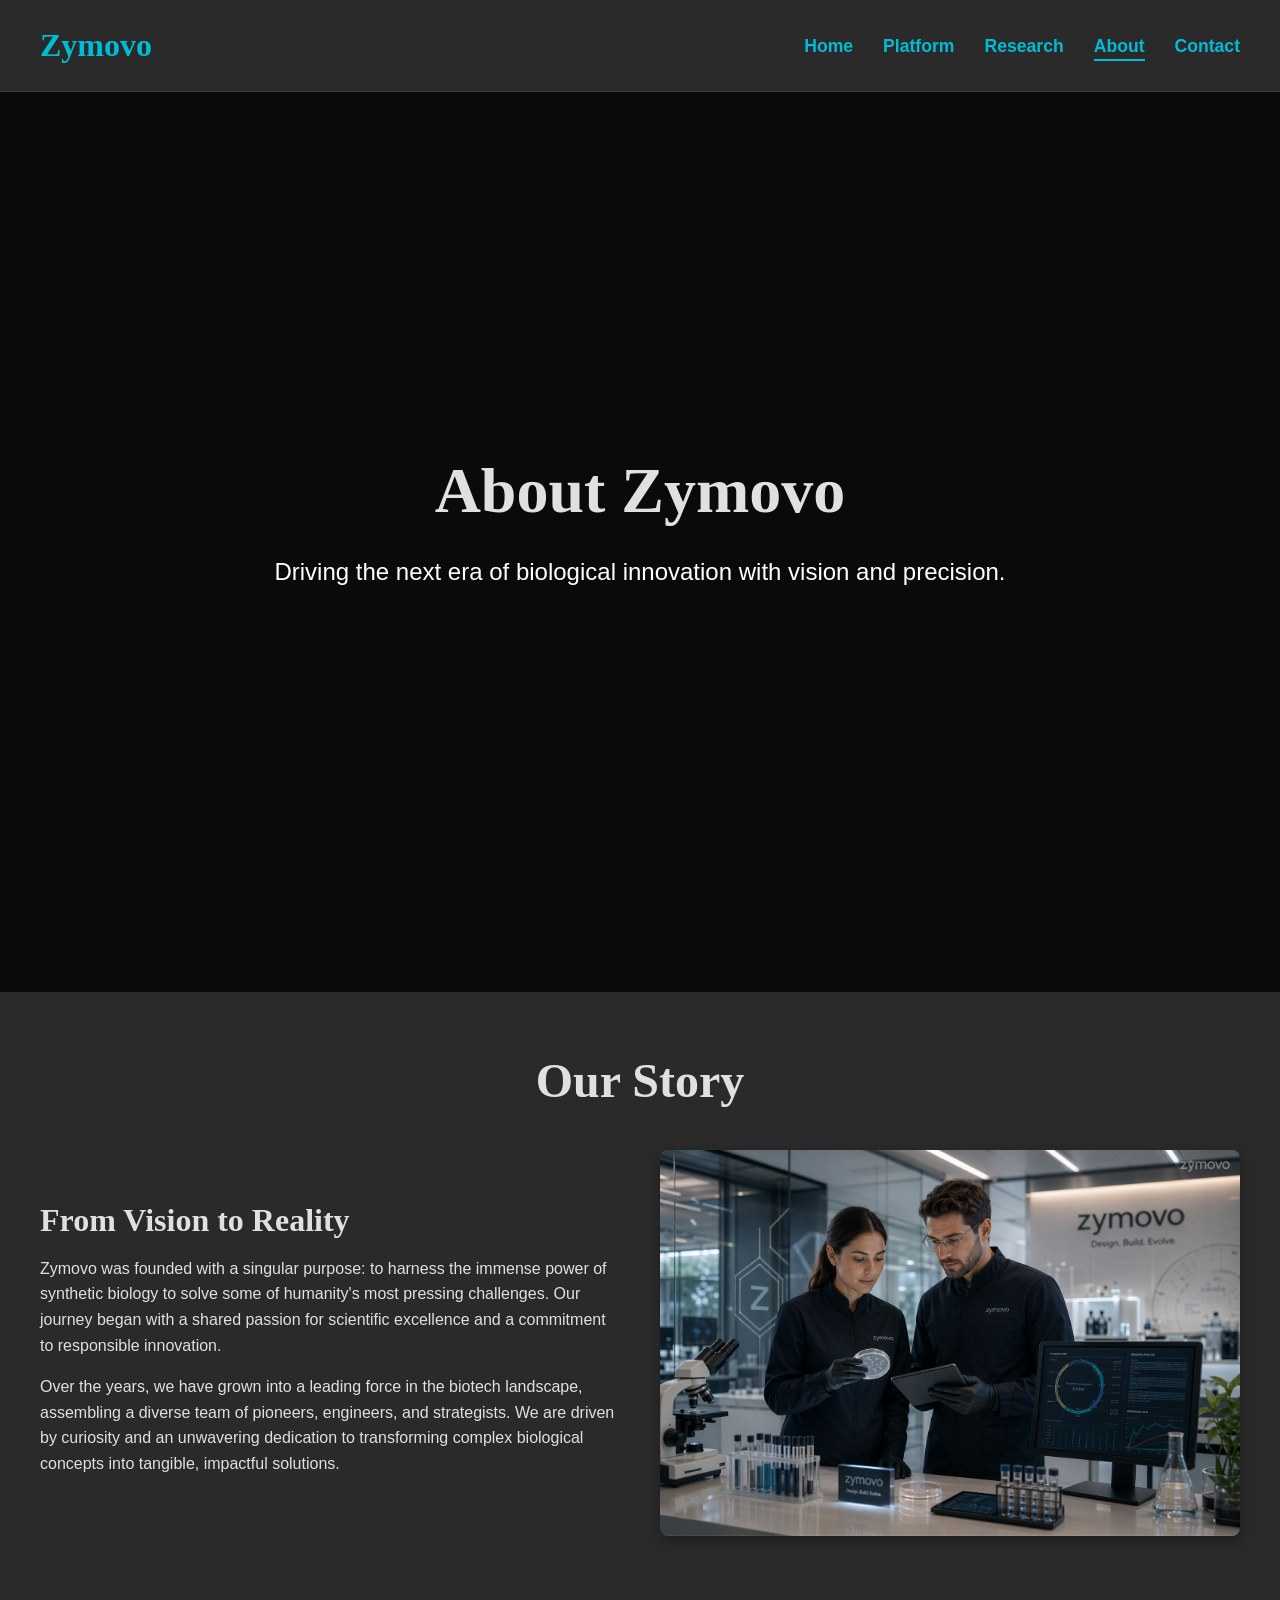
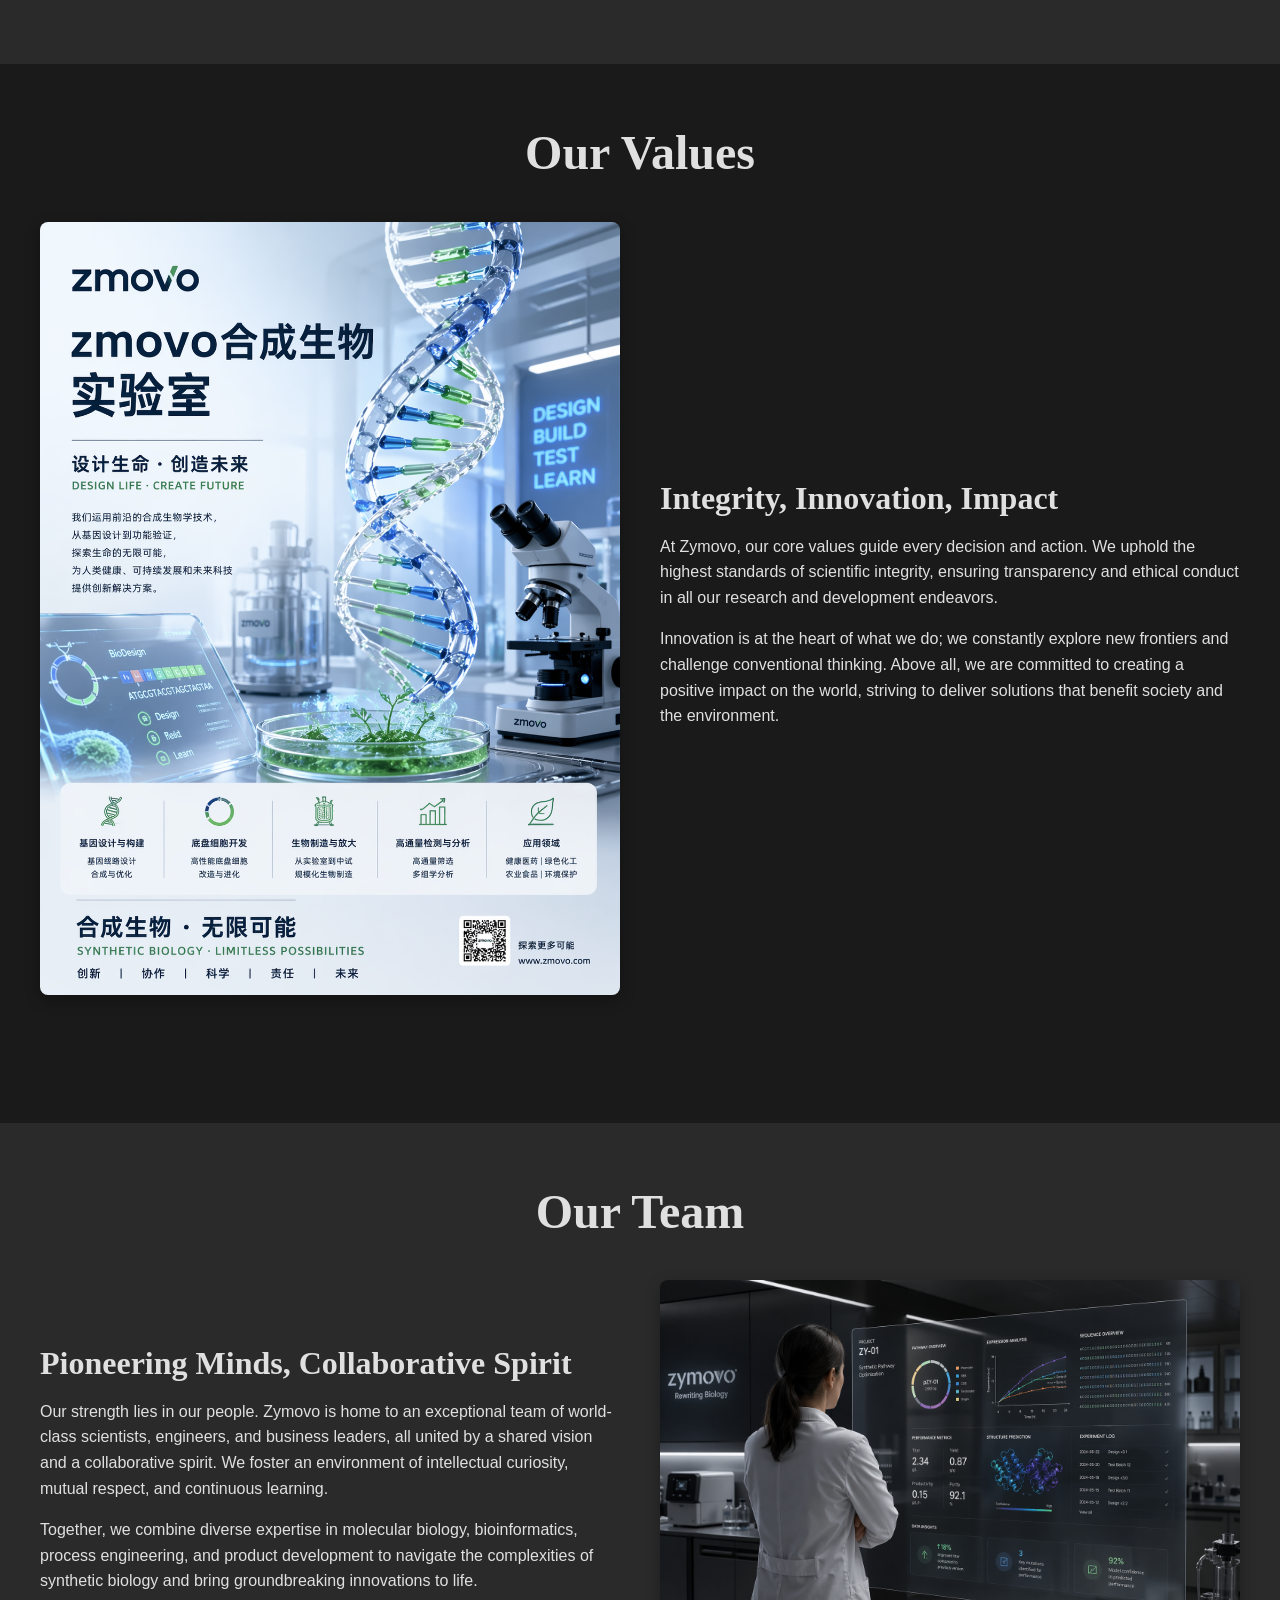
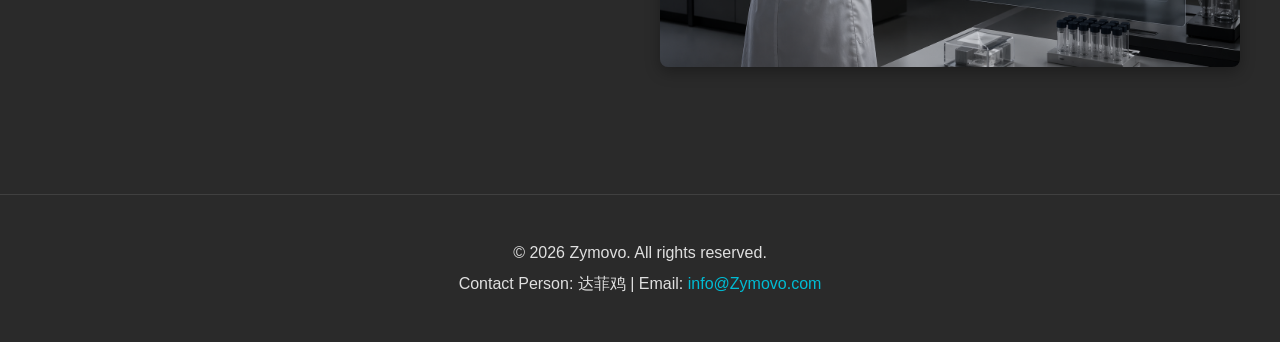
==== about.html @ aa7be59e "feat: Implement Zymovo static website" ====
<!DOCTYPE html>
<html lang="en">
<head>
    <meta charset="UTF-8">
    <meta name="viewport" content="width=device-width, initial-scale=1.0">
    <title>Zymovo - About Us</title>
    <link rel="stylesheet" href="css/style.css">
</head>
<body>
    <header>
        <div class="container">
            <div class="logo"><a href="index.html">Zymovo</a></div>
            <nav class="main-nav">
                <ul>
                    <li><a href="index.html">Home</a></li>
                    <li><a href="platform.html">Platform</a></li>
                    <li><a href="research.html">Research</a></li>
                    <li><a href="about.html">About</a></li>
                    <li><a href="contact.html">Contact</a></li>
                </ul>
            </nav>
        </div>
    </header>

    <main>
        <section class="hero" style="background-image: url('zymovoimages/ChatGPT Image 2026#U5e744#U670822#U65e5 12_53_46.png');">
            <div class="hero-content">
                <h1>About Zymovo</h1>
                <p>Driving the next era of biological innovation with vision and precision.</p>
            </div>
        </section>

        <section class="content-section">
            <div class="container">
                <h2>Our Story</h2>
                <div class="content-block">
                    <div class="text-content">
                        <h3>From Vision to Reality</h3>
                        <p>Zymovo was founded with a singular purpose: to harness the immense power of synthetic biology to solve some of humanity's most pressing challenges. Our journey began with a shared passion for scientific excellence and a commitment to responsible innovation.</p>
                        <p>Over the years, we have grown into a leading force in the biotech landscape, assembling a diverse team of pioneers, engineers, and strategists. We are driven by curiosity and an unwavering dedication to transforming complex biological concepts into tangible, impactful solutions.</p>
                    </div>
                    <div class="image-content">
                        <img src="zymovoimages/9a6175ca-7696-4009-a4df-cc7c748a7b59.png" alt="Our Story">
                    </div>
                </div>
            </div>
        </section>

        <section class="content-section">
            <div class="container">
                <h2>Our Values</h2>
                <div class="content-block reverse">
                    <div class="text-content">
                        <h3>Integrity, Innovation, Impact</h3>
                        <p>At Zymovo, our core values guide every decision and action. We uphold the highest standards of scientific integrity, ensuring transparency and ethical conduct in all our research and development endeavors.</p>
                        <p>Innovation is at the heart of what we do; we constantly explore new frontiers and challenge conventional thinking. Above all, we are committed to creating a positive impact on the world, striving to deliver solutions that benefit society and the environment.</p>
                    </div>
                    <div class="image-content">
                        <img src="zymovoimages/e6ff7d14-cb84-479a-93a3-f0757d2dba75.png" alt="Our Values">
                    </div>
                </div>
            </div>
        </section>

        <section class="content-section">
            <div class="container">
                <h2>Our Team</h2>
                <div class="content-block">
                    <div class="text-content">
                        <h3>Pioneering Minds, Collaborative Spirit</h3>
                        <p>Our strength lies in our people. Zymovo is home to an exceptional team of world-class scientists, engineers, and business leaders, all united by a shared vision and a collaborative spirit. We foster an environment of intellectual curiosity, mutual respect, and continuous learning.</p>
                        <p>Together, we combine diverse expertise in molecular biology, bioinformatics, process engineering, and product development to navigate the complexities of synthetic biology and bring groundbreaking innovations to life.</p>
                    </div>
                    <div class="image-content">
                        <img src="zymovoimages/58a5c5d0-64ac-4480-9f76-6fde7b0cd657.png" alt="Our Team">
                    </div>
                </div>
            </div>
        </section>
    </main>

    <footer>
        <div class="container">
            <p>&copy; 2026 Zymovo. All rights reserved.</p>
            <p>Contact Person: 达菲鸡 | Email: <a href="mailto:info@Zymovo.com">info@Zymovo.com</a></p>
        </div>
    </footer>

    <script src="js/script.js"></script>
</body>
</html>
---- css/style.css ----
:root {
    --primary-bg: #1a1a1a;
    --secondary-bg: #2a2a2a;
    --text-color: #e0e0e0;
    --accent-color: #00bcd4; /* Cyan/Teal for biotech feel */
    --link-color: #00bcd4;
    --hover-color: #00e5ff;
    --font-family-serif: 'Times New Roman', serif;
    --font-family-sans-serif: 'Helvetica Neue', Helvetica, Arial, sans-serif;
}

/* Base Styles */
body {
    margin: 0;
    font-family: var(--font-family-sans-serif);
    color: var(--text-color);
    background-color: var(--primary-bg);
    line-height: 1.6;
    overflow-x: hidden; /* Prevent horizontal scroll due to animations */
}

h1, h2, h3, h4, h5, h6 {
    font-family: var(--font-family-serif);
    color: var(--text-color);
    margin-top: 0;
    margin-bottom: 0.5em;
    line-height: 1.2;
}

h1 { font-size: 3em; }
h2 { font-size: 2.5em; }
h3 { font-size: 2em; }

p {
    margin-bottom: 1em;
}

a {
    color: var(--link-color);
    text-decoration: none;
    transition: color 0.3s ease;
}

a:hover {
    color: var(--hover-color);
}

/* Utility Classes */
.container {
    max-width: 1200px;
    margin: 0 auto;
    padding: 0 20px;
}

.section-padding {
    padding: 80px 0;
}

.text-center {
    text-align: center;
}

/* Header */
header {
    background-color: var(--secondary-bg);
    padding: 20px 0;
    border-bottom: 1px solid rgba(255, 255, 255, 0.1);
    position: sticky;
    top: 0;
    z-index: 1000;
}

header .container {
    display: flex;
    justify-content: space-between;
    align-items: center;
}

.logo {
    font-family: var(--font-family-serif);
    font-size: 2em;
    font-weight: bold;
    color: var(--text-color);
}

.main-nav ul {
    list-style: none;
    margin: 0;
    padding: 0;
    display: flex;
}

.main-nav li {
    margin-left: 30px;
}

.main-nav a {
    font-weight: bold;
    font-size: 1.1em;
    padding: 5px 0;
    position: relative;
}

.main-nav a::after {
    content: '';
    position: absolute;
    bottom: 0;
    left: 0;
    width: 0;
    height: 2px;
    background-color: var(--accent-color);
    transition: width 0.3s ease;
}

.main-nav a:hover::after,
.main-nav a.active::after {
    width: 100%;
}

/* Hero Section */
.hero {
    height: 100vh;
    display: flex;
    justify-content: center;
    align-items: center;
    text-align: center;
    background-size: cover;
    background-position: center;
    position: relative;
    color: white;
}

.hero::before {
    content: '';
    position: absolute;
    top: 0;
    left: 0;
    width: 100%;
    height: 100%;
    background: rgba(0, 0, 0, 0.6); /* Dark overlay */
}

.hero-content {
    position: relative;
    z-index: 1;
    max-width: 800px;
}

.hero h1 {
    font-size: 4em;
    margin-bottom: 20px;
}

.hero p {
    font-size: 1.5em;
    margin-bottom: 40px;
}

.btn {
    display: inline-block;
    background-color: var(--accent-color);
    color: var(--primary-bg);
    padding: 15px 30px;
    border-radius: 5px;
    font-weight: bold;
    transition: background-color 0.3s ease;
}

.btn:hover {
    background-color: var(--hover-color);
}

/* Footer */
footer {
    background-color: var(--secondary-bg);
    color: var(--text-color);
    padding: 40px 0;
    text-align: center;
    border-top: 1px solid rgba(255, 255, 255, 0.1);
}

footer p {
    margin: 5px 0;
}

footer a {
    color: var(--link-color);
}

/* Image Showcase / Grid (Placeholder for later specific use) */
.image-grid {
    display: grid;
    grid-template-columns: repeat(auto-fit, minmax(300px, 1fr));
    gap: 20px;
    padding: 40px 0;
}

.image-grid img {
    width: 100%;
    height: 250px;
    object-fit: cover;
    border-radius: 8px;
    box-shadow: 0 5px 15px rgba(0, 0, 0, 0.3);
}

/* Generic Section Styles */
.content-section {
    padding: 60px 0;
    background-color: var(--primary-bg);
}

.content-section:nth-of-type(even) {
    background-color: var(--secondary-bg);
}

.content-section h2 {
    text-align: center;
    margin-bottom: 40px;
    font-size: 3em;
}

.content-block {
    display: flex;
    align-items: center;
    margin-bottom: 60px;
    gap: 40px;
}

.content-block.reverse {
    flex-direction: row-reverse;
}

.content-block .text-content,
.content-block .image-content {
    flex: 1;
}

.content-block img {
    max-width: 100%;
    height: auto;
    border-radius: 8px;
    box-shadow: 0 5px 15px rgba(0, 0, 0, 0.3);
}

/* Responsive Design */
@media (max-width: 768px) {
    .container {
        padding: 0 15px;
    }

    .main-nav ul {
        flex-direction: column;
        align-items: center;
    }

    .main-nav li {
        margin: 10px 0;
    }

    .hero h1 {
        font-size: 3em;
    }

    .hero p {
        font-size: 1.2em;
    }

    .content-block {
        flex-direction: column;
        text-align: center;
    }

    .content-block.reverse {
        flex-direction: column;
    }

    .content-section h2 {
        font-size: 2.5em;
    }
}

@media (max-width: 480px) {
    .logo {
        font-size: 1.5em;
    }

    .hero h1 {
        font-size: 2.5em;
    }

    .hero p {
        font-size: 1em;
    }

    .btn {
        padding: 10px 20px;
        font-size: 0.9em;
    }

    .content-section h2 {
        font-size: 2em;
    }
}
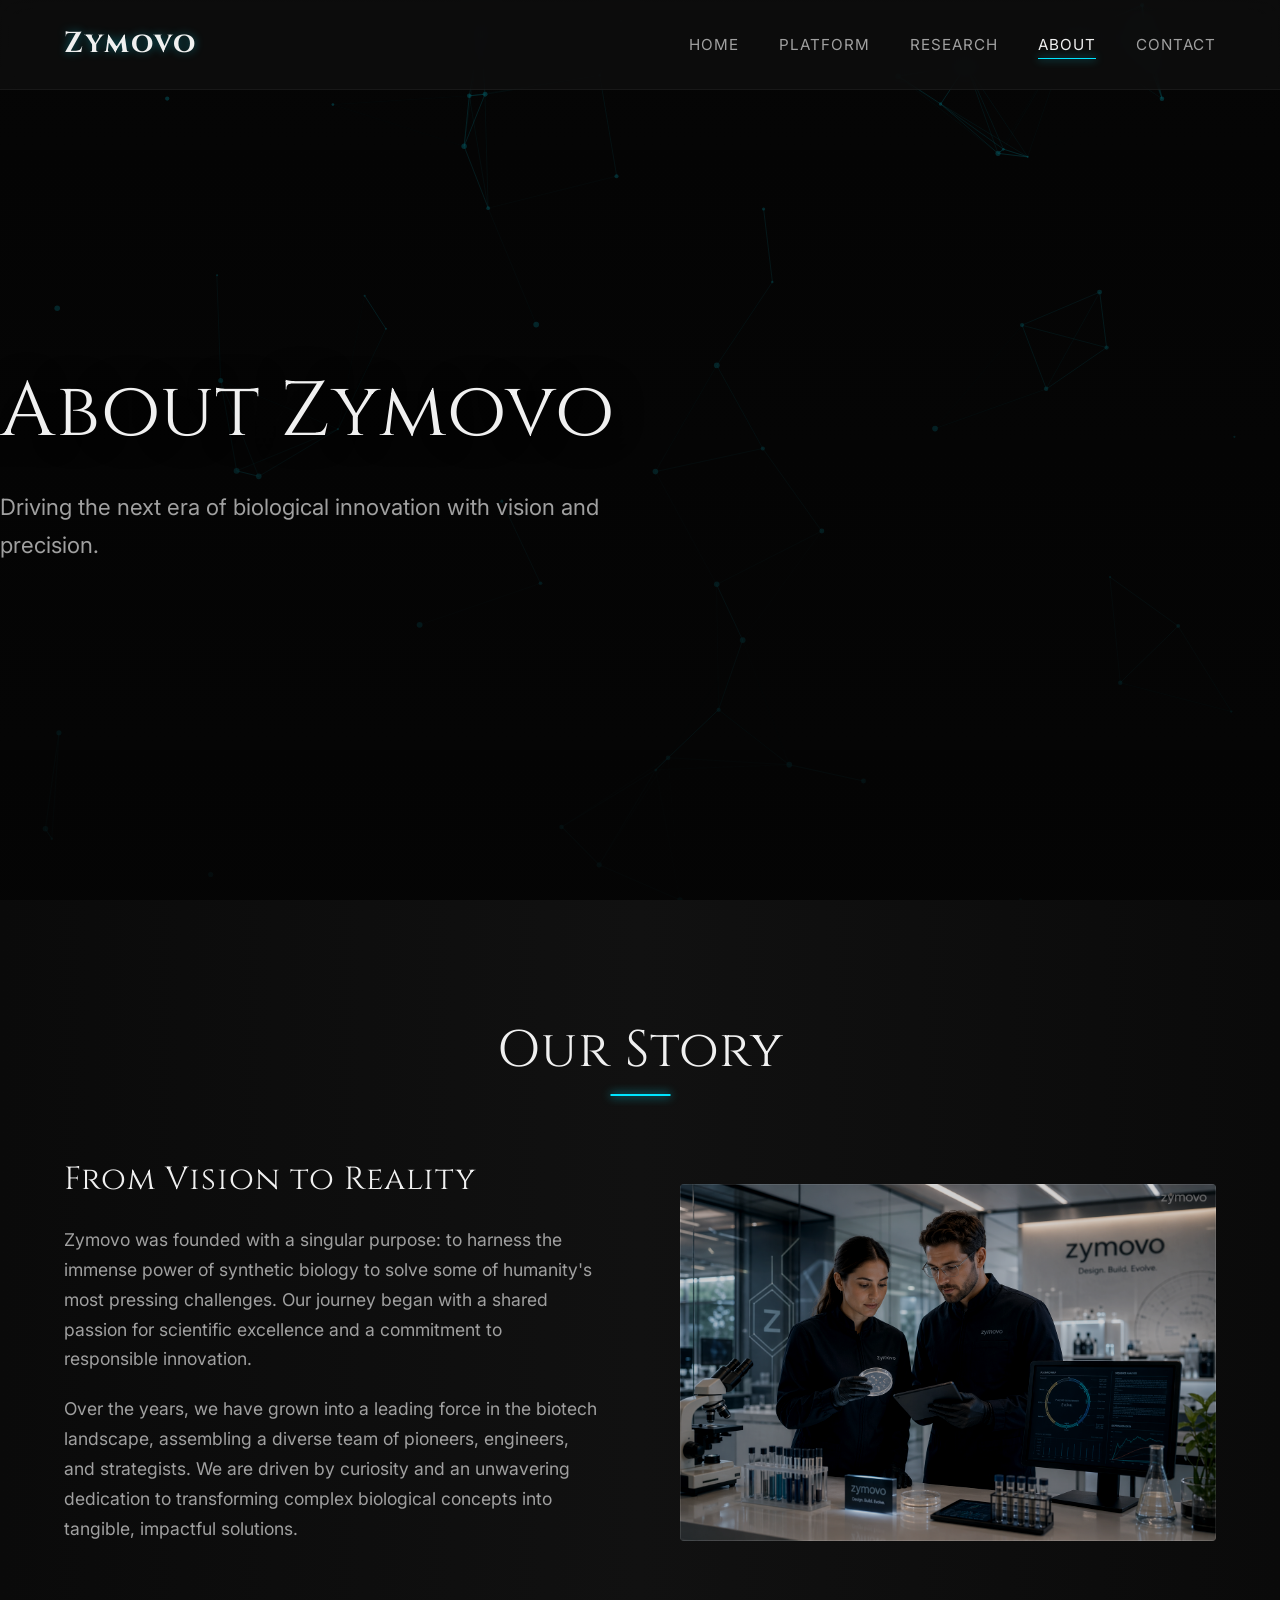
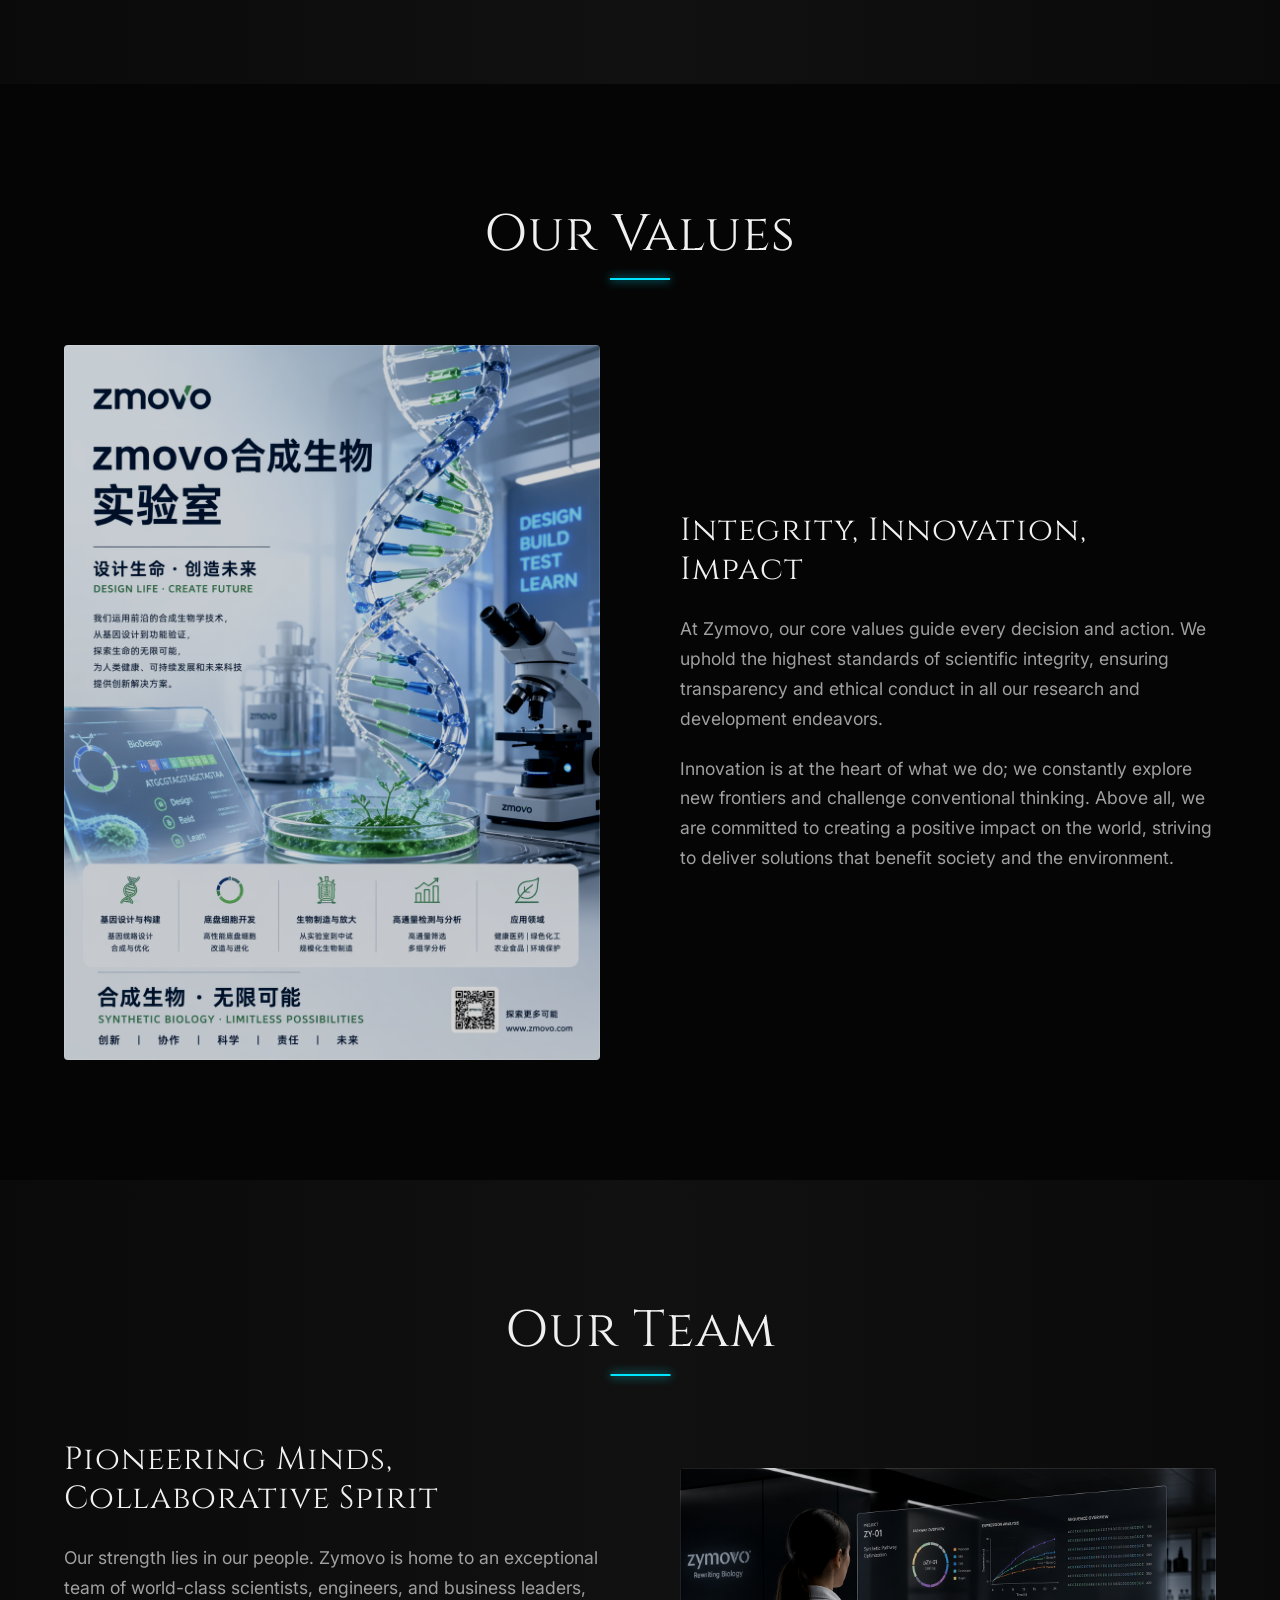
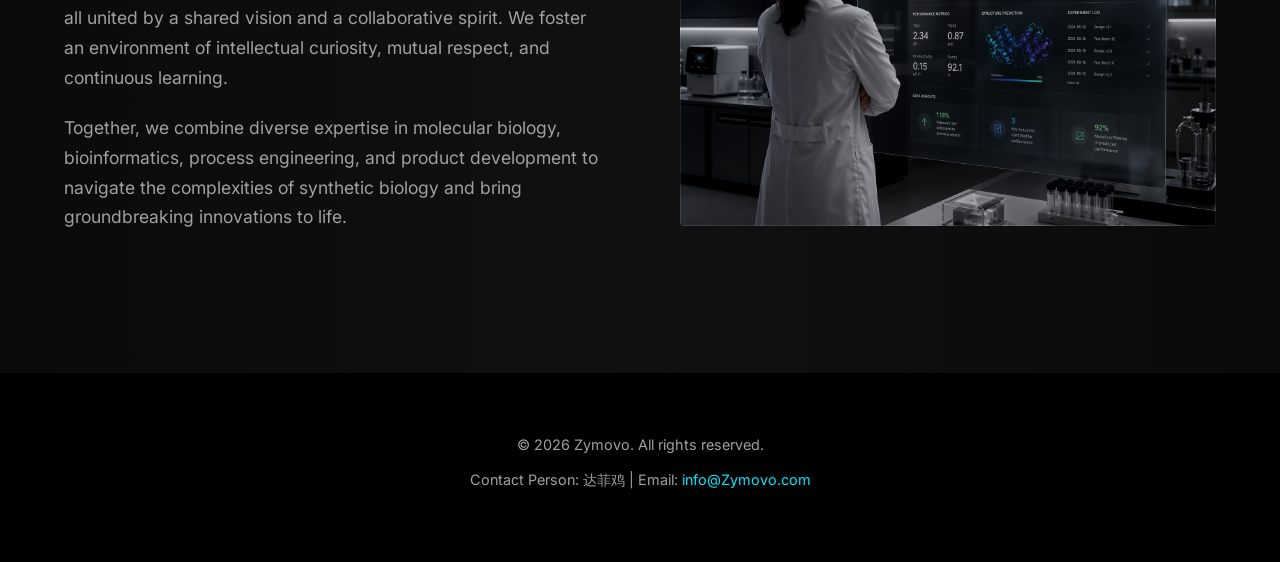
==== commit d390f627: "feat: upgrade Zymovo website with premium aesthetic and interactive canvas" ====
--- a/about.html
+++ b/about.html
@@ -4,6 +4,7 @@
     <meta charset="UTF-8">
     <meta name="viewport" content="width=device-width, initial-scale=1.0">
     <title>Zymovo - About Us</title>
+    <link href="https://fonts.googleapis.com/css2?family=Cinzel:wght@400;700&family=Inter:wght@300;400;600&display=swap" rel="stylesheet">
     <link rel="stylesheet" href="css/style.css">
 </head>
 <body>
--- a/css/style.css
+++ b/css/style.css
@@ -1,73 +1,74 @@
 :root {
-    --primary-bg: #1a1a1a;
-    --secondary-bg: #2a2a2a;
-    --text-color: #e0e0e0;
-    --accent-color: #00bcd4; /* Cyan/Teal for biotech feel */
-    --link-color: #00bcd4;
-    --hover-color: #00e5ff;
-    --font-family-serif: 'Times New Roman', serif;
-    --font-family-sans-serif: 'Helvetica Neue', Helvetica, Arial, sans-serif;
-}
-
-/* Base Styles */
+    --bg-base: #050505;
+    --bg-surface: #111;
+    --bg-glass: rgba(17, 17, 17, 0.7);
+    --text-main: #f0f0f0;
+    --text-muted: #a0a0a0;
+    --accent-primary: #00e5ff;
+    --accent-glow: rgba(0, 229, 255, 0.4);
+    --accent-secondary: #ff0055;
+    --font-heading: 'Cinzel', 'Times New Roman', serif;
+    --font-body: 'Inter', 'Helvetica Neue', sans-serif;
+    --transition: all 0.4s cubic-bezier(0.25, 0.8, 0.25, 1);
+}
+
+* {
+    box-sizing: border-box;
+    margin: 0;
+    padding: 0;
+}
+
 body {
-    margin: 0;
-    font-family: var(--font-family-sans-serif);
-    color: var(--text-color);
-    background-color: var(--primary-bg);
-    line-height: 1.6;
-    overflow-x: hidden; /* Prevent horizontal scroll due to animations */
-}
-
-h1, h2, h3, h4, h5, h6 {
-    font-family: var(--font-family-serif);
-    color: var(--text-color);
-    margin-top: 0;
-    margin-bottom: 0.5em;
+    font-family: var(--font-body);
+    color: var(--text-main);
+    background-color: var(--bg-base);
+    line-height: 1.7;
+    overflow-x: hidden;
+    scroll-behavior: smooth;
+}
+
+canvas#bg-canvas {
+    position: fixed;
+    top: 0;
+    left: 0;
+    width: 100vw;
+    height: 100vh;
+    z-index: -1;
+    pointer-events: none;
+    opacity: 0.6;
+}
+
+h1, h2, h3, h4 {
+    font-family: var(--font-heading);
+    font-weight: 400;
     line-height: 1.2;
-}
-
-h1 { font-size: 3em; }
-h2 { font-size: 2.5em; }
-h3 { font-size: 2em; }
-
-p {
-    margin-bottom: 1em;
+    letter-spacing: 1px;
 }
 
 a {
-    color: var(--link-color);
+    color: var(--text-main);
     text-decoration: none;
-    transition: color 0.3s ease;
-}
-
-a:hover {
-    color: var(--hover-color);
-}
-
-/* Utility Classes */
+    transition: var(--transition);
+}
+
 .container {
-    max-width: 1200px;
+    max-width: 1280px;
     margin: 0 auto;
-    padding: 0 20px;
-}
-
-.section-padding {
-    padding: 80px 0;
-}
-
-.text-center {
-    text-align: center;
+    padding: 0 5%;
 }
 
 /* Header */
 header {
-    background-color: var(--secondary-bg);
+    position: fixed;
+    top: 0;
+    width: 100%;
+    z-index: 100;
+    background: var(--bg-glass);
+    backdrop-filter: blur(12px);
+    -webkit-backdrop-filter: blur(12px);
+    border-bottom: 1px solid rgba(255, 255, 255, 0.05);
     padding: 20px 0;
-    border-bottom: 1px solid rgba(255, 255, 255, 0.1);
-    position: sticky;
-    top: 0;
-    z-index: 1000;
+    transition: var(--transition);
 }
 
 header .container {
@@ -76,29 +77,28 @@
     align-items: center;
 }
 
-.logo {
-    font-family: var(--font-family-serif);
-    font-size: 2em;
-    font-weight: bold;
-    color: var(--text-color);
+.logo a {
+    font-family: var(--font-heading);
+    font-size: 1.8rem;
+    font-weight: 700;
+    letter-spacing: 2px;
+    color: var(--text-main);
+    text-shadow: 0 0 10px var(--accent-glow);
 }
 
 .main-nav ul {
+    display: flex;
     list-style: none;
-    margin: 0;
-    padding: 0;
-    display: flex;
-}
-
-.main-nav li {
-    margin-left: 30px;
+    gap: 40px;
 }
 
 .main-nav a {
-    font-weight: bold;
-    font-size: 1.1em;
-    padding: 5px 0;
-    position: relative;
+    font-size: 0.95rem;
+    text-transform: uppercase;
+    letter-spacing: 1px;
+    color: var(--text-muted);
+    position: relative;
+    padding-bottom: 5px;
 }
 
 .main-nav a::after {
@@ -107,9 +107,15 @@
     bottom: 0;
     left: 0;
     width: 0;
-    height: 2px;
-    background-color: var(--accent-color);
-    transition: width 0.3s ease;
+    height: 1px;
+    background: var(--accent-primary);
+    transition: var(--transition);
+    box-shadow: 0 0 8px var(--accent-primary);
+}
+
+.main-nav a:hover,
+.main-nav a.active {
+    color: var(--text-main);
 }
 
 .main-nav a:hover::after,
@@ -119,185 +125,236 @@
 
 /* Hero Section */
 .hero {
-    height: 100vh;
+    min-height: 100vh;
     display: flex;
-    justify-content: center;
     align-items: center;
-    text-align: center;
+    position: relative;
     background-size: cover;
     background-position: center;
-    position: relative;
-    color: white;
-}
-
-.hero::before {
+    background-attachment: fixed;
+}
+
+.hero::after {
+    content: '';
+    position: absolute;
+    inset: 0;
+    background: linear-gradient(to bottom, rgba(5,5,5,0.3) 0%, rgba(5,5,5,0.9) 100%);
+    z-index: 1;
+}
+
+.hero-content {
+    position: relative;
+    z-index: 2;
+    max-width: 800px;
+    margin-top: 80px;
+}
+
+.hero h1 {
+    font-size: clamp(3rem, 6vw, 5.5rem);
+    margin-bottom: 30px;
+    text-shadow: 0 0 30px rgba(0, 0, 0, 0.8);
+}
+
+.hero p {
+    font-size: clamp(1.1rem, 2vw, 1.4rem);
+    color: var(--text-muted);
+    margin-bottom: 50px;
+    max-width: 600px;
+}
+
+.btn {
+    display: inline-block;
+    padding: 16px 40px;
+    font-family: var(--font-heading);
+    font-size: 1rem;
+    letter-spacing: 2px;
+    text-transform: uppercase;
+    background: transparent;
+    color: var(--accent-primary);
+    border: 1px solid var(--accent-primary);
+    position: relative;
+    overflow: hidden;
+    z-index: 1;
+    box-shadow: 0 0 15px var(--accent-glow), inset 0 0 15px var(--accent-glow);
+}
+
+.btn::before {
     content: '';
     position: absolute;
     top: 0;
     left: 0;
+    width: 0;
+    height: 100%;
+    background: var(--accent-primary);
+    z-index: -1;
+    transition: var(--transition);
+}
+
+.btn:hover {
+    color: var(--bg-base);
+    box-shadow: 0 0 30px var(--accent-glow);
+}
+
+.btn:hover::before {
     width: 100%;
-    height: 100%;
-    background: rgba(0, 0, 0, 0.6); /* Dark overlay */
-}
-
-.hero-content {
-    position: relative;
-    z-index: 1;
-    max-width: 800px;
-}
-
-.hero h1 {
-    font-size: 4em;
+}
+
+/* Content Sections */
+.content-section {
+    padding: 120px 0;
+    position: relative;
+    z-index: 2;
+    background: var(--bg-base);
+}
+
+.content-section:nth-of-type(even) {
+    background: linear-gradient(to right, #0a0a0a, #111, #0a0a0a);
+}
+
+.content-section h2 {
+    text-align: center;
+    font-size: clamp(2.5rem, 4vw, 3.5rem);
+    margin-bottom: 80px;
+    position: relative;
+    display: inline-block;
+    left: 50%;
+    transform: translateX(-50%);
+}
+
+.content-section h2::after {
+    content: '';
+    position: absolute;
+    bottom: -15px;
+    left: 50%;
+    transform: translateX(-50%);
+    width: 60px;
+    height: 2px;
+    background: var(--accent-primary);
+    box-shadow: 0 0 10px var(--accent-primary);
+}
+
+.content-block {
+    display: grid;
+    grid-template-columns: 1fr 1fr;
+    gap: 80px;
+    align-items: center;
+    margin-bottom: 100px;
+}
+
+.content-block:last-child {
+    margin-bottom: 0;
+}
+
+.content-block.reverse {
+    direction: rtl;
+}
+
+.content-block.reverse > * {
+    direction: ltr;
+}
+
+.text-content {
+    opacity: 0;
+    transform: translateY(30px);
+    transition: var(--transition);
+}
+
+.text-content.visible {
+    opacity: 1;
+    transform: translateY(0);
+}
+
+.text-content h3 {
+    font-size: 2rem;
+    margin-bottom: 25px;
+    color: var(--text-main);
+}
+
+.text-content p {
+    color: var(--text-muted);
+    font-size: 1.1rem;
     margin-bottom: 20px;
 }
 
-.hero p {
-    font-size: 1.5em;
-    margin-bottom: 40px;
-}
-
-.btn {
-    display: inline-block;
-    background-color: var(--accent-color);
-    color: var(--primary-bg);
-    padding: 15px 30px;
-    border-radius: 5px;
-    font-weight: bold;
-    transition: background-color 0.3s ease;
-}
-
-.btn:hover {
-    background-color: var(--hover-color);
+.image-content {
+    position: relative;
+    opacity: 0;
+    transform: scale(0.95);
+    transition: var(--transition);
+    border-radius: 4px;
+    overflow: hidden;
+}
+
+.image-content.visible {
+    opacity: 1;
+    transform: scale(1);
+}
+
+.image-content img {
+    width: 100%;
+    height: auto;
+    display: block;
+    filter: brightness(0.8) contrast(1.1);
+    transition: var(--transition);
+}
+
+.image-content::after {
+    content: '';
+    position: absolute;
+    inset: 0;
+    border: 1px solid rgba(255,255,255,0.1);
+    pointer-events: none;
+}
+
+.image-content:hover img {
+    filter: brightness(1) contrast(1.1);
+    transform: scale(1.03);
 }
 
 /* Footer */
 footer {
-    background-color: var(--secondary-bg);
-    color: var(--text-color);
-    padding: 40px 0;
+    background: #000;
+    padding: 60px 0;
     text-align: center;
-    border-top: 1px solid rgba(255, 255, 255, 0.1);
+    border-top: 1px solid rgba(255,255,255,0.05);
+    position: relative;
+    z-index: 2;
 }
 
 footer p {
-    margin: 5px 0;
+    color: var(--text-muted);
+    margin-bottom: 10px;
+    font-size: 0.9rem;
 }
 
 footer a {
-    color: var(--link-color);
-}
-
-/* Image Showcase / Grid (Placeholder for later specific use) */
-.image-grid {
-    display: grid;
-    grid-template-columns: repeat(auto-fit, minmax(300px, 1fr));
-    gap: 20px;
-    padding: 40px 0;
-}
-
-.image-grid img {
-    width: 100%;
-    height: 250px;
-    object-fit: cover;
-    border-radius: 8px;
-    box-shadow: 0 5px 15px rgba(0, 0, 0, 0.3);
-}
-
-/* Generic Section Styles */
-.content-section {
-    padding: 60px 0;
-    background-color: var(--primary-bg);
-}
-
-.content-section:nth-of-type(even) {
-    background-color: var(--secondary-bg);
-}
-
-.content-section h2 {
-    text-align: center;
-    margin-bottom: 40px;
-    font-size: 3em;
-}
-
-.content-block {
-    display: flex;
-    align-items: center;
-    margin-bottom: 60px;
-    gap: 40px;
-}
-
-.content-block.reverse {
-    flex-direction: row-reverse;
-}
-
-.content-block .text-content,
-.content-block .image-content {
-    flex: 1;
-}
-
-.content-block img {
-    max-width: 100%;
-    height: auto;
-    border-radius: 8px;
-    box-shadow: 0 5px 15px rgba(0, 0, 0, 0.3);
-}
-
-/* Responsive Design */
+    color: var(--accent-primary);
+}
+
+footer a:hover {
+    text-shadow: 0 0 8px var(--accent-glow);
+}
+
+/* Responsive */
+@media (max-width: 992px) {
+    .content-block, .content-block.reverse {
+        grid-template-columns: 1fr;
+        gap: 40px;
+        direction: ltr;
+    }
+    
+    .hero-content {
+        text-align: center;
+        margin: 80px auto 0;
+    }
+}
+
 @media (max-width: 768px) {
-    .container {
-        padding: 0 15px;
+    .main-nav {
+        display: none; /* In a real app we'd have a hamburger menu, keeping it simple for static */
     }
-
-    .main-nav ul {
-        flex-direction: column;
-        align-items: center;
+    
+    .hero h1 {
+        font-size: 2.5rem;
     }
-
-    .main-nav li {
-        margin: 10px 0;
-    }
-
-    .hero h1 {
-        font-size: 3em;
-    }
-
-    .hero p {
-        font-size: 1.2em;
-    }
-
-    .content-block {
-        flex-direction: column;
-        text-align: center;
-    }
-
-    .content-block.reverse {
-        flex-direction: column;
-    }
-
-    .content-section h2 {
-        font-size: 2.5em;
-    }
-}
-
-@media (max-width: 480px) {
-    .logo {
-        font-size: 1.5em;
-    }
-
-    .hero h1 {
-        font-size: 2.5em;
-    }
-
-    .hero p {
-        font-size: 1em;
-    }
-
-    .btn {
-        padding: 10px 20px;
-        font-size: 0.9em;
-    }
-
-    .content-section h2 {
-        font-size: 2em;
-    }
-}
+}
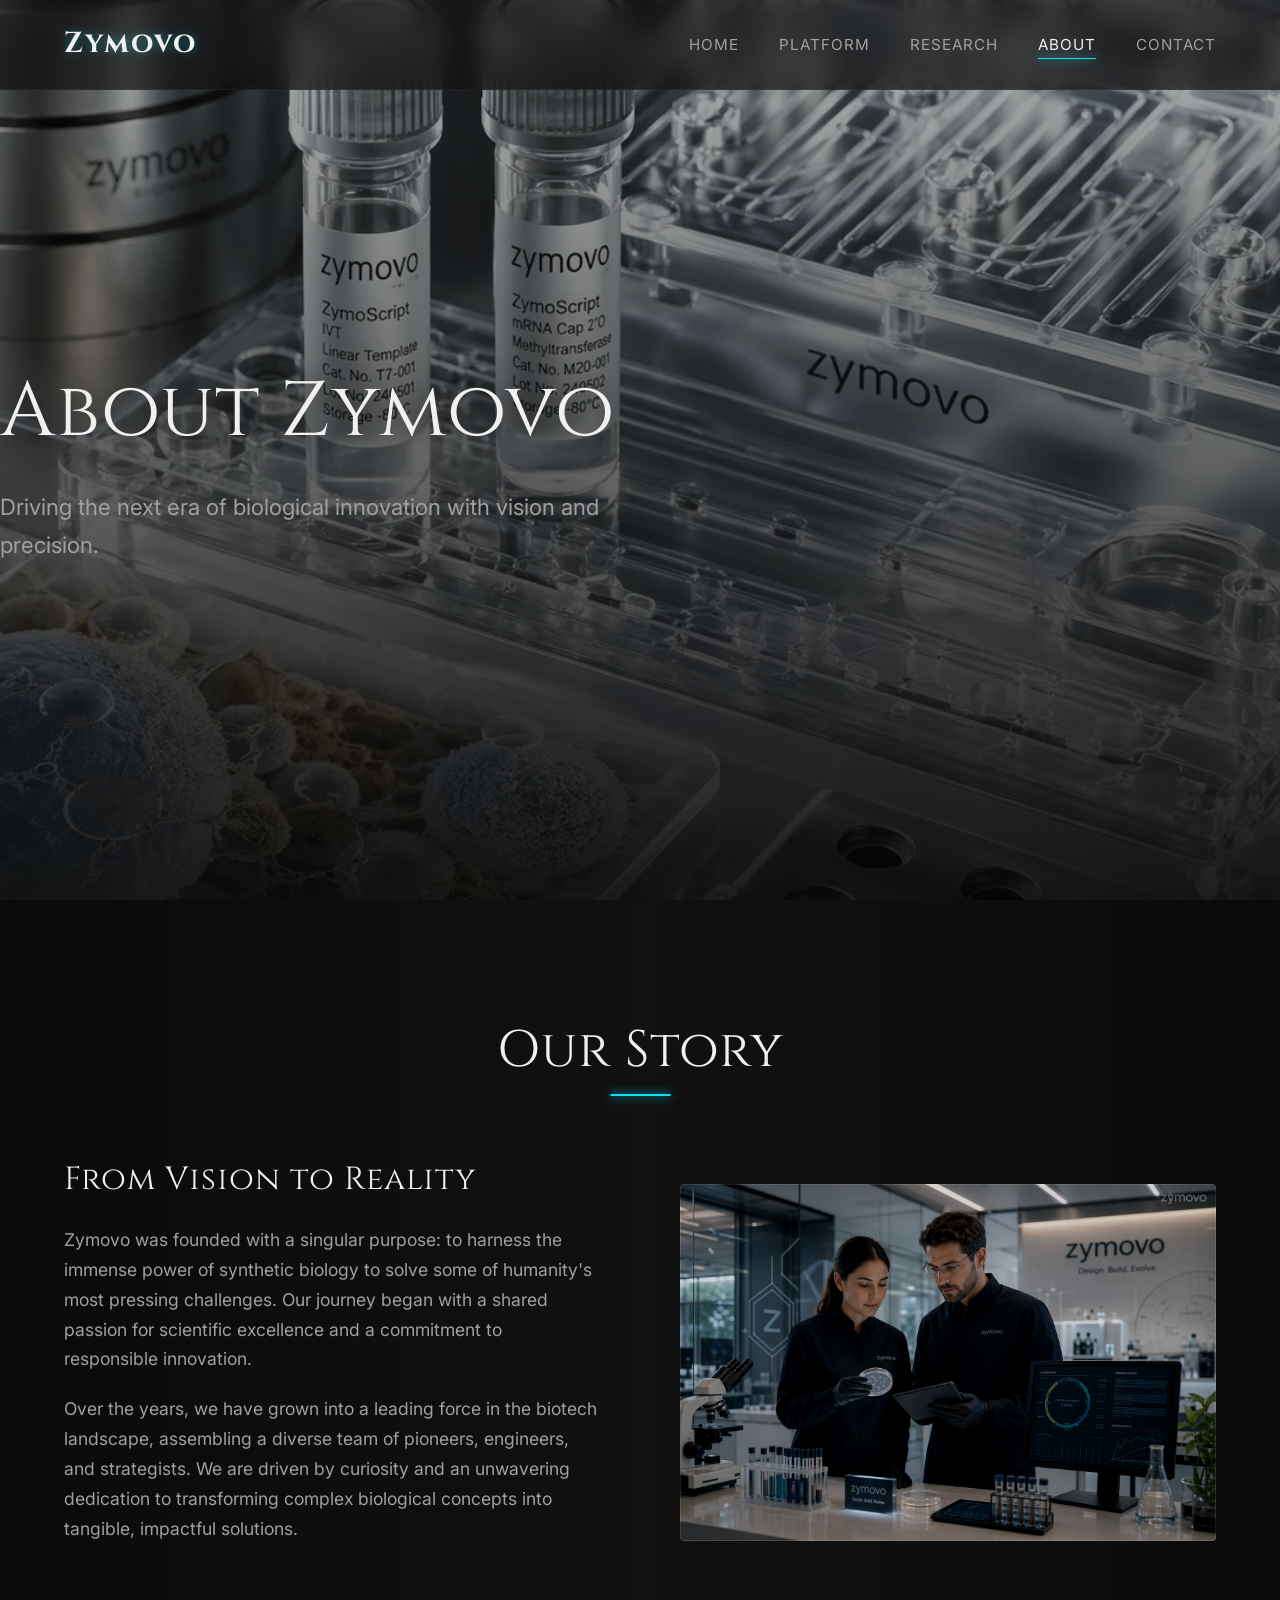
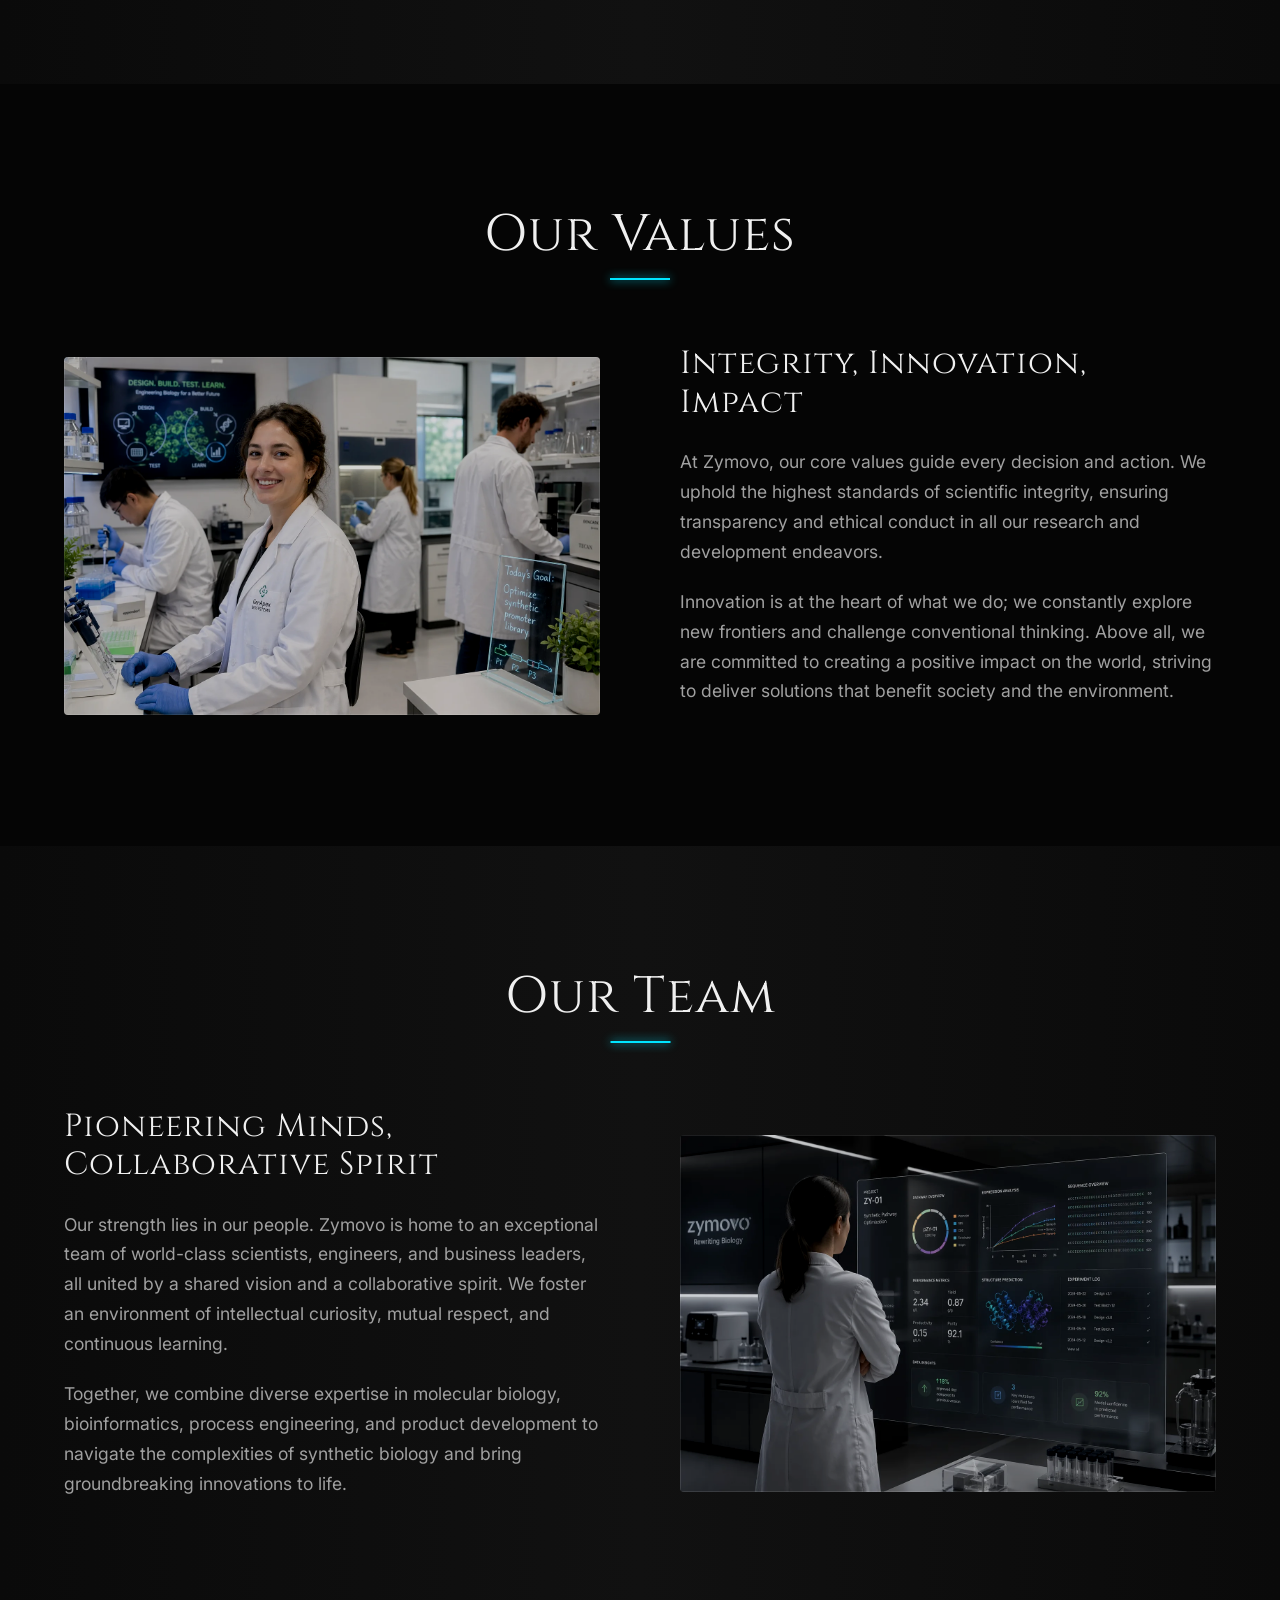
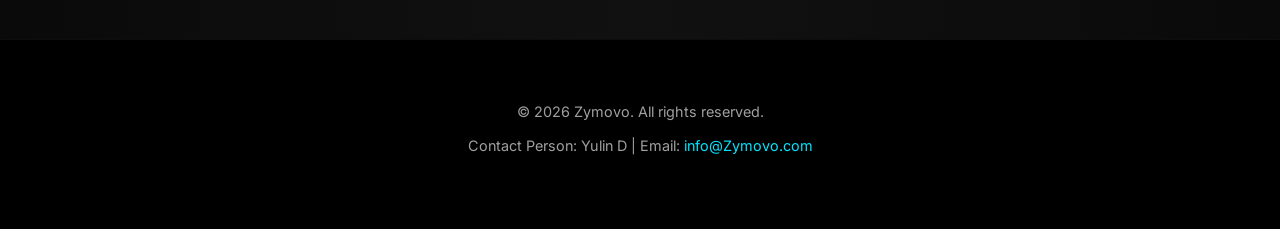
==== commit 3730e901: "Optimize assets and update image mappings" ====
--- a/about.html
+++ b/about.html
@@ -24,7 +24,7 @@
     </header>
 
     <main>
-        <section class="hero" style="background-image: url('zymovoimages/ChatGPT Image 2026#U5e744#U670822#U65e5 12_53_46.png');">
+        <section class="hero" style="background-image: url('zymovoimages/optimized/hero-contact-about-home.webp');">
             <div class="hero-content">
                 <h1>About Zymovo</h1>
                 <p>Driving the next era of biological innovation with vision and precision.</p>
@@ -41,7 +41,7 @@
                         <p>Over the years, we have grown into a leading force in the biotech landscape, assembling a diverse team of pioneers, engineers, and strategists. We are driven by curiosity and an unwavering dedication to transforming complex biological concepts into tangible, impactful solutions.</p>
                     </div>
                     <div class="image-content">
-                        <img src="zymovoimages/9a6175ca-7696-4009-a4df-cc7c748a7b59.png" alt="Our Story">
+                        <img src="zymovoimages/optimized/zymovo-vision.webp" alt="Our Story">
                     </div>
                 </div>
             </div>
@@ -57,7 +57,7 @@
                         <p>Innovation is at the heart of what we do; we constantly explore new frontiers and challenge conventional thinking. Above all, we are committed to creating a positive impact on the world, striving to deliver solutions that benefit society and the environment.</p>
                     </div>
                     <div class="image-content">
-                        <img src="zymovoimages/e6ff7d14-cb84-479a-93a3-f0757d2dba75.png" alt="Our Values">
+                        <img src="zymovoimages/optimized/about-our-values.webp" alt="Our Values">
                     </div>
                 </div>
             </div>
@@ -73,7 +73,7 @@
                         <p>Together, we combine diverse expertise in molecular biology, bioinformatics, process engineering, and product development to navigate the complexities of synthetic biology and bring groundbreaking innovations to life.</p>
                     </div>
                     <div class="image-content">
-                        <img src="zymovoimages/58a5c5d0-64ac-4480-9f76-6fde7b0cd657.png" alt="Our Team">
+                        <img src="zymovoimages/optimized/applications-capabilities.webp" alt="Our Team">
                     </div>
                 </div>
             </div>
@@ -83,7 +83,7 @@
     <footer>
         <div class="container">
             <p>&copy; 2026 Zymovo. All rights reserved.</p>
-            <p>Contact Person: 达菲鸡 | Email: <a href="mailto:info@Zymovo.com">info@Zymovo.com</a></p>
+            <p>Contact Person: Yulin D | Email: <a href="mailto:info@Zymovo.com">info@Zymovo.com</a></p>
         </div>
     </footer>
 
